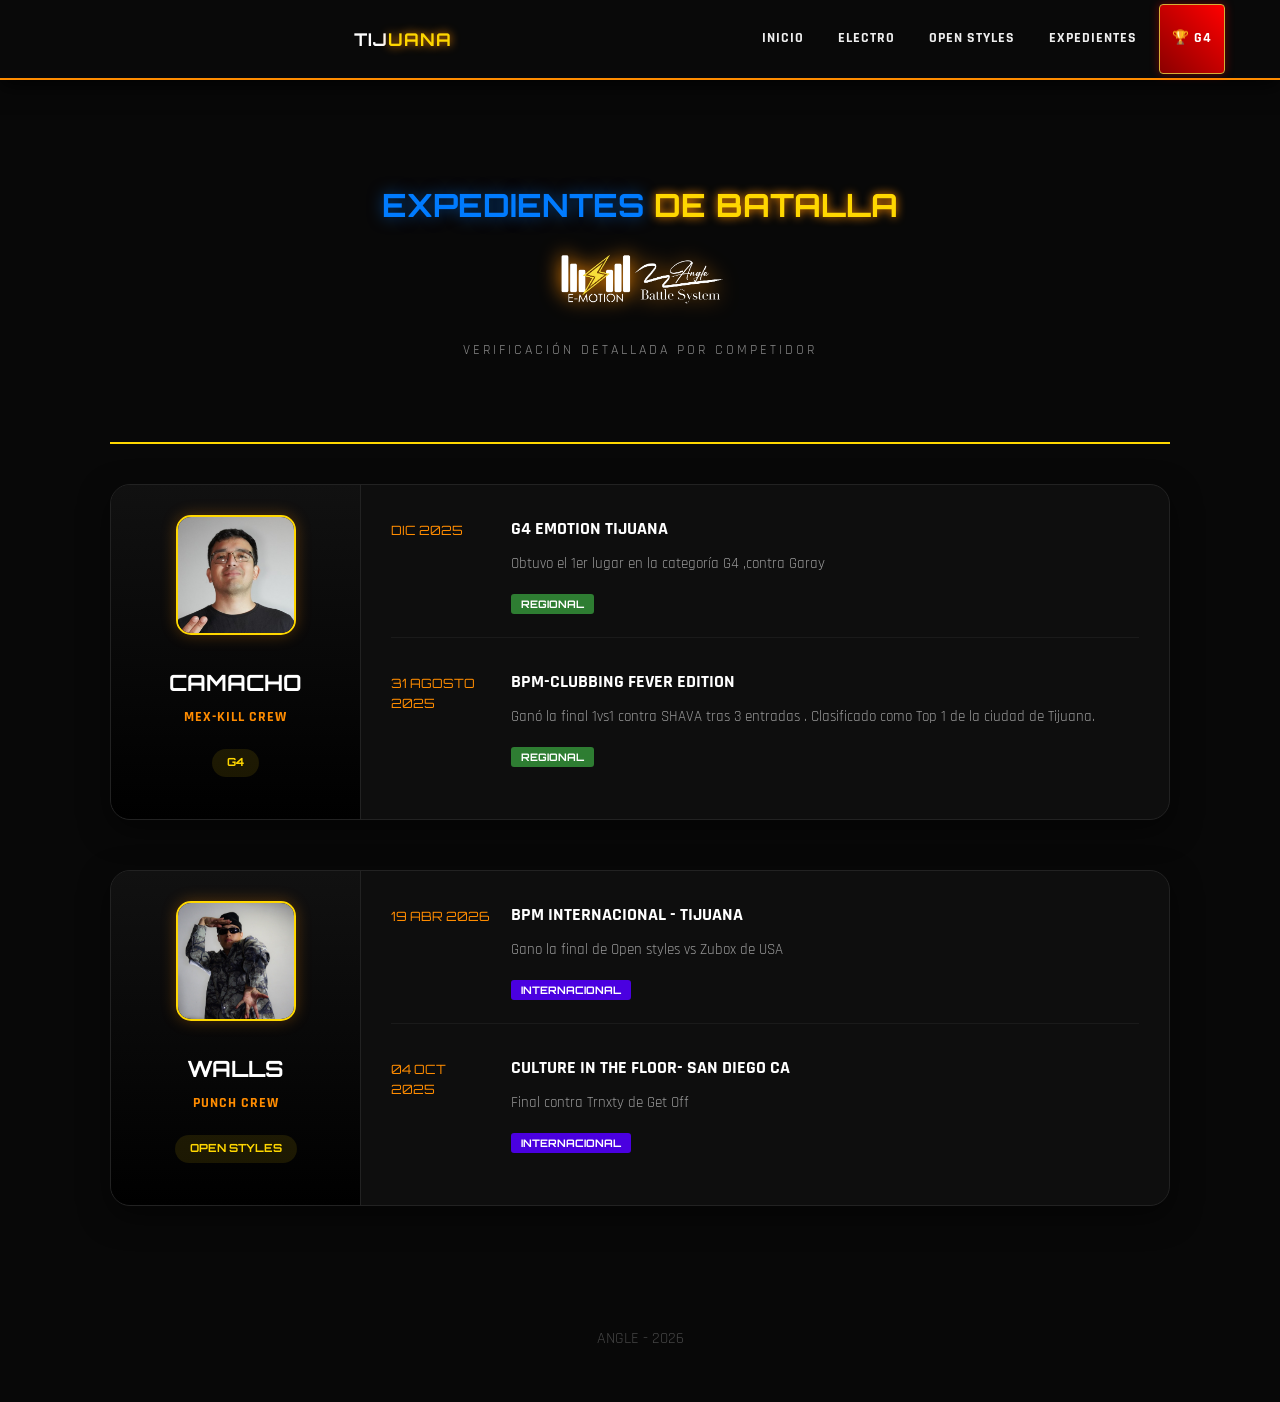
==== documentacion.html @ dd7a95a2 "Add files via upload" ====
<!DOCTYPE html>
<html lang="es">
<head>
    <meta charset="UTF-8">
    <meta name="viewport" content="width=device-width, initial-scale=1.0">
    <title>Documentación | Historial Detallado</title>
    <link rel="stylesheet" href="style.css">
    <link href="https://fonts.googleapis.com/css2?family=Orbitron:wght@400;700&family=Rajdhani:wght@500;700&display=swap" rel="stylesheet">
</head>
<body class="doc-page">

    <!-- NAVBAR -->
 <nav class="navbar">
    <div class="nav-container">
        <!-- Logo con estilo Index -->
        <a href="index.html" class="nav-logo">
            TIJ<span class="highlight">UANA</span>
        </a>

        <!-- Enlaces de Navegación -->
        <ul class="nav-menu">
            <li><a href="index.html">INICIO</a></li>
            <li><a href="electro.html">ELECTRO</a></li>
            <li><a href="openstyles.html">OPEN STYLES</a></li>
            <li><a href="documentacion.html">EXPEDIENTES</a></li>
            <!-- Botón especial resaltado para G4 -->
            <li><a href="g4_legends.html" class="nav-btn-g4">🏆 G4 </a></li>
        </ul>
    </div>
</nav>


    <div class="main-container">
        <!-- LOGO IDÉNTICO AL INDEX -->
        <header class="animate-drop" style="text-align: center; padding: 40px 10px;">
            <div class="logo-area">
                <h1>EXPEDIENTES <span class="highlight">DE BATALLA</span></h1>
                <div style="text-align: center; margin: 20px 0;">
                    <img src="img/LOGO.PNG" alt="LOGO" style="width: 180px; height: auto; filter: drop-shadow(0 0 10px var(--orange));">
                </div>
                <p class="subtitle">VERIFICACIÓN DETALLADA POR COMPETIDOR</p>
            </div>
        </header>

        <!-- BLOQUE DE BAILARÍN 1 -->
        <section class="dancer-doc-block animate-fade-in">
            <div class="doc-dancer-sidebar">
                <img src="img/electro/CAMACHO.jpg" alt="Camacho" class="doc-profile-img">
                <h2 class="doc-name">CAMACHO</h2>
                <span class="doc-crew">MEX-KILL CREW</span>
                <div class="doc-stats-mini">
                    <span>G4 </span>
                </div>
            </div>
           
            <div class="doc-history-content">
                <div class="history-item">
                    <div class="history-date">DIC 2025</div>
                    <div class="history-info">
                        <h3>G4 EMOTION TIJUANA </h3>
                        <p class="history-action">Obtuvo el 1er lugar en la categoría G4 ,contra  Garay</p>
                       <span class="tag reg">REGIONAL</span>
                    </div>
                </div>

                <div class="history-item">
                    <div class="history-date">31 AGOSTO 2025</div>
                    <div class="history-info">
                        <h3>BPM-CLUBBING FEVER EDITION</h3>
                        <p class="history-action">Ganó la final 1vs1 contra SHAVA tras 3 entradas . Clasificado como Top 1 de la ciudad de Tijuana.</p>
                        <span class="tag reg">REGIONAL</span>
                    </div>
                </div>
            </div>
        </section>

        <!-- BLOQUE DE BAILARÍN 2 -->
        <section class="dancer-doc-block animate-fade-in">
            <div class="doc-dancer-sidebar">
                <img src="img/openstyles/WALLS.jpg" alt="Walls" class="doc-profile-img">
                <h2 class="doc-name">WALLS</h2>
                <span class="doc-crew">PUNCH CREW</span>
                <div class="doc-stats-mini">
                    <span>OPEN STYLES</span>
                </div>
            </div>

            <div class="doc-history-content">
                <div class="history-item">
                    <div class="history-date"> 19 ABR 2026</div>
                    <div class="history-info">
                        <h3>BPM INTERNACIONAL - TIJUANA</h3>
                        <p class="history-action">Gano la final de Open styles vs Zubox de USA </p>
                        <span class="tag int">INTERNACIONAL</span>
                    </div>
                </div>

                <div class="history-item">
                    <div class="history-date">04 OCT 2025</div>
                    <div class="history-info">
                        <h3>CULTURE IN THE FLOOR- SAN DIEGO CA</h3>
                        <p class="history-action">Final contra Trnxty de Get Off </p>
                          <span class="tag int">INTERNACIONAL</span>
                    </div>
                </div>
            </div>
        </section>

    </div>

    <footer style="text-align: center; padding: 50px; color: #444;">
        <p>ANGLE - 2026</p>
    </footer>

</body>
</html>
---- style.css ----
:root {
    --deep-blue: #001f3f;
    --neon-blue: #007bff;
    --electric-yellow: #FFD700;
    --bg-dark: #050a0f;
    --text-white: #e0e0e0;
}

body {
    background-color: var(--bg-dark);
    color: var(--text-white);
    font-family: 'Rajdhani', sans-serif;
    margin: 0;
    overflow-x: hidden;
}

/* Animaciones */
@keyframes dropIn {
    from { transform: translateY(-100px); opacity: 0; }
    to { transform: translateY(0); opacity: 1; }
}

@keyframes fadeInRow {
    from { opacity: 0; transform: translateX(-20px); }
    to { opacity: 1; transform: translateX(0); }
}

.animate-drop { animation: dropIn 0.8s ease-out; }

.main-container {
    padding: 20px;
    max-width: 1100px;
    margin: auto;
}

header {
    text-align: center;
    margin-bottom: 40px;
    border-bottom: 2px solid var(--electric-yellow);
    padding-bottom: 10px;
}

h1 {
    font-family: 'Orbitron', sans-serif;
    font-size: 2.5rem;
    color: var(--neon-blue);
    text-shadow: 0 0 15px rgba(0, 123, 255, 0.5);
    margin: 0;
}

.highlight {
    color: var(--electric-yellow);
}

.subtitle {
    letter-spacing: 5px;
    font-size: 0.9rem;
    color: #888;
}

/* Tabla Pro */
.pro-table {
    width: 100%;
    border-collapse: separate;
    border-spacing: 0 10px; /* Espacio entre filas */
    margin-top: 20px;
}

.pro-table th {
    background: var(--deep-blue);
    color: var(--electric-yellow);
    padding: 15px;
    text-transform: uppercase;
    font-family: 'Orbitron', sans-serif;
    font-size: 0.8rem;
}

.pro-table tr {
    background: rgba(255, 255, 255, 0.03);
    transition: all 0.3s ease;
}

.pro-table tr:hover {
    background: rgba(0, 123, 255, 0.1);
    transform: scale(1.01);
    box-shadow: 0 0 20px rgba(0, 123, 255, 0.2);
}

.pro-table td {
    padding: 15px;
    text-align: center;
    border-top: 1px solid rgba(0, 123, 255, 0.2);
    border-bottom: 1px solid rgba(0, 123, 255, 0.2);
}

/* Foto Estilo Pro */
.pic-wrapper img {
    width: 60px;
    height: 60px;
    border-radius: 5px;
    border: 2px solid var(--electric-yellow);
    object-fit: cover;
    box-shadow: 0 0 10px rgba(255, 215, 0, 0.3);
}

.rank-num {
    font-family: 'Orbitron', sans-serif;
    font-size: 1.2rem;
    color: var(--neon-blue);
}

.dancer-name {
    text-align: left !important;
    font-size: 1.3rem;
    font-weight: bold;
    color: white;
}

.dancer-name small {
    display: block;
    color: var(--neon-blue);
    font-size: 0.8rem;
    font-weight: 400;
}

/* Columnas de conteo */
.val { font-size: 1.2rem; color: #fff; }
.val-special { color: var(--electric-yellow); font-size: 1.2rem; font-weight: bold; }

.total-score {
    background: var(--electric-yellow);
    color: black;
    font-weight: bold;
    font-size: 1.5rem;
    border-radius: 5px;
    font-family: 'Orbitron', sans-serif;
}

/* Animación de filas escalonada */
.row-animate:nth-child(1) { animation: fadeInRow 0.5s ease forwards; animation-delay: 0.2s; }
.row-animate:nth-child(2) { animation: fadeInRow 0.5s ease forwards; animation-delay: 0.4s; }
.row-animate:nth-child(3) { animation: fadeInRow 0.5s ease forwards; animation-delay: 0.6s; }
.row-animate:nth-child(4) { animation: fadeInRow 0.5s ease forwards; animation-delay: 0.8s; }
:root {
    --orange: #FF8C00;
    --yellow: #FFD700;
    --dark-bg: #0a0a0a;
    --card-bg: #161616;
}

body {
    background-color: var(--dark-bg);
    color: white;
    font-family: 'Inter', sans-serif;
    margin: 0;
}

.container { width: 90%; max-width: 1100px; margin: auto; padding-top: 50px; }

.highlight { color: var(--yellow); text-shadow: 0 0 10px rgba(255, 215, 0, 0.5); }

/* TABLA OPEN STYLES */
.stats-table {
    width: 100%;
    border-collapse: collapse;
    background: var(--card-bg);
    border: 1px solid #333;
    margin-top: 30px;
    text-align: center;
}

.stats-table th {
    background: #222;
    padding: 15px;
    border: 1px solid #333;
    font-size: 0.9rem;
}

.gold-header { color: var(--yellow); border-bottom: 3px solid var(--yellow) !important; }
.silver-header { color: #C0C0C0; border-bottom: 3px solid #C0C0C0 !important; }

.user-cell { display: flex; align-items: center; gap: 15px; padding: 10px; text-align: left; }
.img-table { width: 50px; height: 50px; border-radius: 50%; border: 2px solid var(--orange); object-fit: cover; }

.total-win { font-weight: bold; color: var(--yellow); font-size: 1.2rem; }

/* G4 LEGENDS CARDS */
.legend-card {
    display: flex;
    background: linear-gradient(145deg, #1a1a1a, #000);
    margin-bottom: 30px;
    border-radius: 20px;
    overflow: hidden;
    border: 1px solid #333;
    box-shadow: 0 10px 30px rgba(0,0,0,0.5);
    transition: 0.4s;
}

.legend-card:hover { border-color: var(--yellow); transform: scale(1.02); }

.legend-photo { position: relative; width: 250px; }
.legend-photo img { width: 100%; height: 100%; object-fit: cover; }

.total-badge {
    position: absolute; bottom: 10px; left: 10px;
    background: var(--orange); color: black;
    padding: 5px 15px; font-weight: bold; border-radius: 50px;
}

.legend-info { padding: 30px; flex: 1; }
.legend-info h2 { margin: 0; font-size: 2.5rem; color: var(--yellow); }

.history-list { list-style: none; padding: 0; margin-top: 20px; }
.history-list li {
    padding: 10px 0; border-bottom: 1px solid #222; color: #ccc;
}

.date { color: var(--orange); font-weight: bold; margin-right: 15px; font-family: monospace; }

nav { padding: 20px; text-align: center; }
nav a { color: var(--yellow); text-decoration: none; font-weight: bold; }
/* VARIABLES DE COLOR */
:root {
    --orange: #FF8C00;
    --yellow: #FFD700;
    --dark: #0a0a0a;
    --grey: #1a1a1a;
    --white: #ffffff;
}

/* ESTILO DEL MENÚ NAV */
.navbar {
    background-color: rgba(10, 10, 10, 0.95);
    height: 70px;
    display: flex;
    justify-content: center;
    align-items: center;
    font-size: 1rem;
    position: sticky;
    top: 0;
    z-index: 999;
    border-bottom: 2px solid var(--orange);
    box-shadow: 0 4px 15px rgba(255, 140, 0, 0.3);
}

.nav-container {
    display: flex;
    justify-content: space-between;
    align-items: center;
    height: 70px;
    width: 100%;
    max-width: 1200px;
    padding: 0 24px;
}

.nav-logo {
    color: var(--white);
    text-decoration: none;
    font-size: 1.5rem;
    font-weight: bold;
    letter-spacing: 1px;
}

.nav-logo span {
    color: var(--yellow);
}

.nav-menu {
    display: flex;
    align-items: center;
    list-style: none;
    text-align: center;
}

.nav-menu li {
    height: 70px;
}

.nav-menu a {
    color: var(--white);
    display: flex;
    align-items: center;
    text-decoration: none;
    padding: 0 1.5rem;
    height: 100%;
    font-weight: 600;
    text-transform: uppercase;
    font-size: 0.85rem;
    transition: all 0.3s ease;
}

/* EFECTO HOVER */
.nav-menu a:hover {
    color: var(--yellow);
    border-bottom: 3px solid var(--orange);
}

/* BOTÓN ESPECIAL G4 */
.btn-g4 {
    background: linear-gradient(45deg, var(--orange), var(--yellow));
    color: black !important;
    border-radius: 5px;
    margin-left: 10px;
    height: 40px !important;
    align-self: center;
    padding: 0 20px !important;
    box-shadow: 0 0 10px rgba(255, 215, 0, 0.5);
}

.btn-g4:hover {
    transform: scale(1.05);
    box-shadow: 0 0 20px rgba(255, 215, 0, 0.8);
    border-bottom: none !important;
}

/* RESPONSIVO (PARA CELULARES) */
@media screen and (max-width: 768px) {
    .nav-menu a {
        padding: 0 0.8rem;
        font-size: 0.7rem;
    }
    .nav-logo {
        font-size: 1.2rem;
    }
}
/* 1. RESET Y VARIABLES */
:root {
    --orange: #FF8C00;
    --yellow: #FFD700;
    --dark: #0a0a0a;
    --dark-grey: #161616;
    --white: #ffffff;
    --font-main: 'Inter', sans-serif;
    --font-titles: 'Oswald', sans-serif;
}

* {
    margin: 0;
    padding: 0;
    box-sizing: border-box;
}

body {
    background-color: var(--dark);
    color: var(--white);
    font-family: var(--font-main);
    line-height: 1.6;
}

/* 2. NAVBAR (FIJA) */
.navbar {
    background: rgba(0, 0, 0, 0.9);
    height: 80px;
    display: flex;
    justify-content: center;
    align-items: center;
    position: sticky;
    top: 0;
    z-index: 1000;
    border-bottom: 2px solid var(--orange);
}

.nav-container {
    width: 90%;
    max-width: 1200px;
    display: flex;
    justify-content: space-between;
    align-items: center;
}

.nav-logo {
    font-family: var(--font-titles);
    font-size: 2rem;
    color: white;
    text-decoration: none;
}

.nav-logo span { color: var(--yellow); }

.nav-menu {
    display: flex;
    list-style: none;
}

.nav-menu a {
    color: white;
    text-decoration: none;
    padding: 0 15px;
    font-weight: bold;
    text-transform: uppercase;
    font-size: 0.9rem;
    transition: 0.3s;
}

.nav-menu a:hover { color: var(--yellow); }

.btn-g4-nav {
    background: var(--orange);
    color: black !important;
    border-radius: 5px;
    padding: 5px 15px !important;
}

/* 3. HERO SECTION */
.hero {
    height: 40vh;
    display: flex;
    align-items: center;
    justify-content: center;
    text-align: center;
    background: linear-gradient(rgba(0,0,0,0.7), rgba(0,0,0,0.7)), url('https://images.unsplash.com/photo-1508700115892-45ecd05ae2ad?ixlib=rb-1.2.1&auto=format&fit=crop&w=1350&q=80');
    background-size: cover;
    background-position: center;
}

.hero h1 {
    font-family: var(--font-titles);
    font-size: 3.5rem;
    line-height: 1;
}

.highlight { color: var(--yellow); }

/* 4. GRID DE TARJETAS */
.main-content {
    padding: 50px 5%;
    max-width: 1200px;
    margin: auto;
}

.cards-grid {
    display: grid;
    grid-template-columns: repeat(auto-fit, minmax(300px, 1fr));
    gap: 25px;
}

.category-card {
    height: 350px;
    text-decoration: none;
    color: white;
    position: relative;
    border-radius: 15px;
    overflow: hidden;
    border: 1px solid #333;
    transition: 0.4s ease;
}

.category-card:hover {
    transform: translateY(-10px);
    border-color: var(--yellow);
}

.card-overlay {
    background: rgba(0,0,0,0.6);
    width: 100%;
    height: 100%;
    display: flex;
    flex-direction: column;
    justify-content: center;
    align-items: center;
    transition: 0.3s;
}

.category-card:hover .card-overlay {
    background: rgba(255, 140, 0, 0.4);
}

.icon { font-size: 3rem; margin-bottom: 10px; }

.view-btn {
    margin-top: 20px;
    padding: 10px 20px;
    border: 2px solid var(--yellow);
    font-weight: bold;
    border-radius: 50px;
}

/* FONDOS DE TARJETAS (Puedes usar tus fotos aquí) */
.electro-bg { background: url('img/electro-cover.jpg') center/cover; background-color: #222; }
.open-bg { background: url('img/open-cover.jpg') center/cover; background-color: #222; }
.legends-bg { background: url('img/legends-cover.jpg') center/cover; background-color: #222; }

.main-footer {
    text-align: center;
    padding: 40px;
    color: #666;
    font-size: 0.8rem;
}

/* 5. RESPONSIVO (PARA CELULARES) */
@media (max-width: 768px) {
    .nav-menu {
        display: none; /* Aquí podrías poner un menú hamburguesa, pero para empezar lo ocultamos o simplificamos */
    }

    .hero h1 {
        font-size: 2.2rem;
    }

    .cards-grid {
        grid-template-columns: 1fr; /* Una sola columna en móvil */
    }

    .category-card {
        height: 250px;
    }
}
/* HEADER DE CATEGORÍA */
.category-header {
    text-align: center;
    padding: 60px 20px;
    background: linear-gradient(rgba(0,0,0,0.8), rgba(0,0,0,0.8)), url('img/electro-bg.jpg'); /* Opcional */
    background-size: cover;
}

.category-header h1 {
    font-family: var(--font-titles);
    font-size: 3rem;
    margin: 0;
}

/* SECCIONES DE RANKING */
.ranking-section {
    margin-bottom: 50px;
    padding: 0 5%;
}

.section-title {
    font-family: var(--font-titles);
    border-bottom: 2px solid var(--orange);
    padding-bottom: 10px;
    margin-bottom: 20px;
    display: flex;
    align-items: center;
    gap: 15px;
}

/* BADGES (Etiquetas) */
.badge {
    padding: 5px 15px;
    border-radius: 4px;
    font-size: 0.8rem;
    color: black;
    font-weight: bold;
}
.g4 { background-color: var(--orange); }
.gold { background-color: var(--yellow); }
.silver { background-color: #c0c0c0; }

/* TABLAS RESPONSIVAS */
.table-responsive {
    overflow-x: auto; /* Permite scroll lateral en móviles */
    background: var(--dark-grey);
    border-radius: 10px;
}

.ranking-table {
    width: 100%;
    border-collapse: collapse;
    min-width: 600px; /* Evita que la tabla se colapse demasiado */
}

.ranking-table th {
    background-color: #222;
    color: var(--yellow);
    text-align: left;
    padding: 15px;
    font-size: 0.9rem;
    text-transform: uppercase;
}

.ranking-table td {
    padding: 15px;
    border-bottom: 1px solid #333;
}

/* INFO DEL BAILARÍN */
.dancer-info {
    display: flex;
    align-items: center;
    gap: 15px;
}

.img-rank {
    width: 50px;
    height: 50px;
    border-radius: 50%;
    object-fit: cover;
}

/* BORDES POR CATEGORÍA */
.border-g4 { border: 2px solid var(--orange); shadow: 0 0 5px var(--orange); }
.border-gold { border: 2px solid var(--yellow); }
.border-silver { border: 2px solid #c0c0c0; }

.rank-number {
    font-family: var(--font-titles);
    font-size: 1.2rem;
    color: var(--orange);
}

.achievement {
    font-style: italic;
    color: #bbb;
    font-size: 0.9rem;
}

/* AJUSTES PARA MÓVIL (Media Query) */
@media (max-width: 768px) {
    .category-header h1 {
        font-size: 2.2rem;
    }
    
    .ranking-section {
        padding: 0 2%;
    }

    /* En móvil muy pequeño, podrías reducir el tamaño de la fuente de la tabla */
    .ranking-table td {
        font-size: 0.85rem;
        padding: 10px;
    }
}
/* CONFIGURACIÓN BASE */
:root {
    --orange: #FF8C00;
    --yellow: #FFD700;
    --dark-bg: #050505;
    --row-bg: rgba(20, 20, 20, 0.8);
}

body {
    background-color: var(--dark-bg);
    color: white;
    font-family: 'Rajdhani', sans-serif;
    margin: 0;
    overflow-x: hidden;
}

/* VIDEO OVERLAY / BACKGROUND */
.video-overlay {
    position: fixed;
    top: 0; left: 0; width: 100%; height: 100%;
    background: radial-gradient(circle, rgba(255,140,0,0.1) 0%, rgba(0,0,0,1) 80%);
    z-index: -1;
}

/* NAVBAR */
.navbar {
    background: rgba(0,0,0,0.9);
    padding: 15px 0;
    border-bottom: 2px solid var(--orange);
    position: sticky;
    top: 0; z-index: 100;
}
.nav-container {
    display: flex; justify-content: space-between; align-items: center;
    max-width: 1200px; margin: auto; padding: 0 20px;
}
.nav-logo { font-family: 'Orbitron'; color: white; text-decoration: none; font-weight: bold; }
.nav-logo span { color: var(--yellow); }
.nav-menu { display: flex; list-style: none; gap: 15px; margin: 0; padding: 0; }
.nav-menu a { color: white; text-decoration: none; font-size: 0.8rem; text-transform: uppercase; }

/* HEADER */
.logo-area { text-align: center; padding: 40px 10px; }
h1 { font-family: 'Orbitron'; font-size: 2rem; margin-bottom: 10px; }
.highlight { color: var(--yellow); text-shadow: 0 0 10px var(--orange); }
.main-logo { width: 150px; height: auto; margin: 15px 0; filter: drop-shadow(0 0 10px var(--orange)); }
.subtitle { letter-spacing: 3px; color: #888; font-size: 0.9rem; }

/* TABLA PRO */
.stats-table-container { max-width: 1000px; margin: auto; padding: 10px; }

.table-wrapper {
    overflow-x: auto; /* Scroll horizontal en móvil */
    background: var(--row-bg);
    border-radius: 15px;
    border: 1px solid #333;
}

.scroll-helper {
    display: none; text-align: center; color: var(--yellow); font-size: 0.7rem; margin-bottom: 5px;
}

.pro-table {
    width: 100%; border-collapse: collapse; min-width: 700px; /* Asegura que no se encoja de más */
}

.pro-table th {
    background: rgba(255, 140, 0, 0.2);
    padding: 15px; font-family: 'Orbitron'; font-size: 0.8rem; color: var(--yellow);
}

.pro-table td { padding: 15px; border-bottom: 1px solid #222; text-align: center; }

/* FOTO DEL BAILARÍN */
.pic-wrapper img {
    width: 60px; height: 60px; border-radius: 50%;
    border: 2px solid var(--yellow); object-fit: cover;
    box-shadow: 0 0 10px var(--orange);
}

.dancer-name { font-weight: bold; font-size: 1.2rem; color: white; text-align: left !important; }
.dancer-name small { display: block; color: var(--orange); font-size: 0.7rem; }

/* VALORES */
.rank-num { font-family: 'Orbitron'; font-size: 1.5rem; color: #444; }
.val { font-size: 1.2rem; color: #ccc; }
.val-special { color: var(--yellow); font-weight: bold; font-size: 1.3rem; }
.total-score {
    font-family: 'Orbitron'; font-size: 1.5rem; color: var(--white);
    background: rgba(255, 215, 0, 0.1); border-radius: 10px;
}

/* ANIMACIONES */
.row-animate:hover {
    background: rgba(255, 140, 0, 0.1);
    transform: scale(1.01);
    transition: 0.3s;
}

/* RESPONSIVO MÓVIL */
@media screen and (max-width: 768px) {
    h1 { font-size: 1.4rem; }
    .nav-menu { gap: 8px; }
    .nav-menu a { font-size: 0.65rem; }
    .scroll-helper { display: block; } /* Aparece solo en celulares */
    .main-logo { width: 100px; }
}
/* --- NUEVO DISEÑO INDEX --- */
.index-body {
    background: radial-gradient(circle, #1a0000 0%, #000000 100%);
    display: flex;
    justify-content: center;
    align-items: center;
    min-height: 100vh;
}

.portal-container { text-align: center; width: 90%; max-width: 1200px; }
.floating-logo { width: 180px; filter: drop-shadow(0 0 15px var(--orange)); margin-bottom: 20px; }

.portal-grid {
    display: grid;
    grid-template-columns: repeat(auto-fit, minmax(280px, 1fr));
    gap: 20px;
    margin-top: 40px;
}

.portal-card {
    height: 200px;
    background: rgba(20,20,20,0.8);
    border: 2px solid #333;
    border-radius: 15px;
    text-decoration: none;
    position: relative;
    overflow: hidden;
    transition: 0.4s;
}

.portal-card:hover { transform: translateY(-10px); }
.electro-card:hover { border-color: var(--orange); box-shadow: 0 0 20px rgba(255,140,0,0.4); }
.open-card:hover { border-color: var(--yellow); box-shadow: 0 0 20px rgba(255,215,0,0.4); }
.legends-card:hover { border-color: #ff0000; box-shadow: 0 0 20px rgba(255,0,0,0.4); }

.category-tag { font-size: 0.7rem; letter-spacing: 2px; color: #888; }
.portal-card h2 { font-family: 'Orbitron'; margin: 10px 0; color: white; }
.card-footer { font-size: 0.8rem; color: #555; }

/* --- TEMA ROJO Y DORADO (G4 LEYENDS) --- */
.theme-red-gold { background: #0a0000; }
.theme-red-gold .navbar { border-bottom: 2px solid #D4AF37; }
.gold-text { color: #D4AF37; font-family: 'Orbitron'; text-shadow: 0 0 10px #ff0000; }
.red-text { color: #ff0000; }
.gold-border { border: 2px solid #D4AF37 !important; }
.gold-bg { background: rgba(212, 175, 55, 0.2) !important; color: #D4AF37 !important; border: 1px solid #D4AF37; }
.gold-pic img { border-color: #D4AF37 !important; box-shadow: 0 0 15px #ff0000 !important; }
.gold-num { color: #D4AF37 !important; }

/* --- RESPONSIVO --- */
@media (max-width: 768px) {
    .portal-grid { grid-template-columns: 1fr; }
    .portal-card { height: 150px; }
    h1 { font-size: 1.5rem; }
}

/* Efecto SCANLINE para verse retro-futurista */
.scanline {
    position: fixed; top: 0; left: 0; width: 100%; height: 2px;
    background: rgba(255, 255, 255, 0.05);
    z-index: 1000; pointer-events: none;
    animation: scan 4s linear infinite;
}
@keyframes scan { from { top: 0; } to { top: 100%; } }
/* --- VARIABLES --- */
:root {
    --gold: #D4AF37;
    --gold-light: #FFD700;
    --red-elite: #8B0000;
    --red-bright: #FF0000;
    --orange: #FF8C00;
    --yellow: #FFD700;
    --dark: #050505;
}

/* --- TEMA G4 ELITE (ROJO Y DORADO) --- */
.g4-elite-body {
    background: radial-gradient(circle at top, #200000 0%, #050505 100%);
}

.gold-gradient {
    background: linear-gradient(to right, var(--gold), var(--gold-light));
    -webkit-background-clip: text;
    -webkit-text-fill-color: transparent;
}

.legend-card-pro {
    background: rgba(40, 0, 0, 0.3);
    border: 1px solid rgba(212, 175, 55, 0.3);
    border-radius: 20px;
    margin-bottom: 30px;
    padding: 2px;
    position: relative;
    backdrop-filter: blur(10px);
}

.card-inner {
    display: flex;
    gap: 30px;
    background: rgba(10, 10, 10, 0.9);
    border-radius: 18px;
    padding: 20px;
    align-items: center;
}

.legend-photo-area {
    position: relative;
    width: 200px;
    height: 200px;
    flex-shrink: 0;
}

.legend-photo-area img {
    width: 100%; height: 100%; border-radius: 15px;
    object-fit: cover; border: 2px solid var(--gold);
}

.win-count-badge {
    position: absolute; bottom: -10px; right: -10px;
    background: var(--gold); color: black;
    font-weight: bold; padding: 5px 15px;
    border-radius: 5px; font-family: 'Orbitron';
    box-shadow: 0 0 15px var(--gold);
}

.timeline {
    border-left: 2px solid var(--red-elite);
    margin-top: 15px; padding-left: 15px;
}

.timeline-item { margin-bottom: 10px; font-size: 0.9rem; }
.t-date { color: var(--gold); font-weight: bold; margin-right: 10px; }

/* --- TABLA OPEN STYLES PROFESIONAL --- */
.table-wrapper {
    background: rgba(20, 20, 20, 0.8);
    border-radius: 15px; padding: 20px;
    overflow-x: auto; /* Mantiene la tabla entera con scroll */
}

.pro-table { width: 100%; border-collapse: collapse; min-width: 800px; }
.pro-table th { 
    padding: 15px; background: rgba(0,0,0,0.5); 
    font-family: 'Orbitron'; font-size: 0.75rem; 
}

.gold-th { color: var(--gold-light); border-bottom: 2px solid var(--gold); }
.silver-th { color: #C0C0C0; border-bottom: 2px solid #C0C0C0; }

.val-gold { color: var(--gold-light); font-weight: bold; }
.val-silver { color: #aaa; }

.dancer-cell { display: flex; align-items: center; gap: 10px; }
.mini-photo { width: 40px; height: 40px; border-radius: 50%; border: 1px solid var(--orange); }

/* --- RESPONSIVO --- */
@media (max-width: 768px) {
    .card-inner { flex-direction: column; text-align: center; }
    .timeline { border-left: none; padding-left: 0; }
    .legend-photo-area { width: 100%; max-width: 250px; }
}
/* --- ESTILOS DE DOCUMENTACIÓN --- */
.doc-body {
    background: #0a0a0a;
}

.doc-header {
    text-align: center;
    padding: 40px 0;
}

.doc-table {
    width: 100%;
    border-collapse: collapse;
    background: #111;
    border-radius: 10px;
    overflow: hidden;
    margin-top: 20px;
}

.doc-table th {
    background: #222;
    color: var(--orange);
    padding: 15px;
    text-align: left;
    font-family: 'Orbitron';
    font-size: 0.8rem;
}

.doc-table td {
    padding: 15px;
    border-bottom: 1px solid #222;
    font-size: 0.9rem;
    color: #ccc;
}

/* ETIQUETAS DE NIVEL */
.tag-int { background: #4a00e0; color: white; padding: 3px 8px; border-radius: 4px; font-size: 0.7rem; font-weight: bold; }
.tag-nac { background: #e65100; color: white; padding: 3px 8px; border-radius: 4px; font-size: 0.7rem; font-weight: bold; }
.tag-reg { background: #2e7d32; color: white; padding: 3px 8px; border-radius: 4px; font-size: 0.7rem; font-weight: bold; }

/* MINI LOGO HEADER */
.header-mini-logo {
    width: 80px;
    height: auto;
    margin-bottom: 10px;
    filter: drop-shadow(0 0 5px var(--orange));
}

/* AJUSTE TABLA OPEN PARA VERSE COMPLETA */
.table-wrapper {
    overflow-x: auto; /* IMPORTANTE: Esto permite ver toda la tabla deslizando en móvil */
    -webkit-overflow-scrolling: touch;
}

.pro-table th, .pro-table td {
    white-space: nowrap; /* Evita que los nombres se corten y mantiene la tabla ancha */
}
/* --- ESTILOS DE DOCUMENTACIÓN POR BAILARÍN --- */
.dancer-log-card {
    background: rgba(20, 20, 20, 0.9);
    border: 1px solid #333;
    border-radius: 15px;
    margin-bottom: 40px;
    padding: 20px;
    border-left: 4px solid var(--orange);
}

.log-header {
    display: flex;
    align-items: center;
    gap: 20px;
    margin-bottom: 20px;
    border-bottom: 1px solid #222;
    padding-bottom: 15px;
}

.mini-profile {
    width: 60px;
    height: 60px;
    border-radius: 50%;
    border: 2px solid var(--yellow);
    object-fit: cover;
}

.log-header h2 {
    font-family: 'Orbitron';
    font-size: 1.4rem;
    margin: 0;
    color: white;
}

.crew-tag {
    font-size: 0.8rem;
    color: var(--orange);
    margin-left: 10px;
}

.history-table {
    width: 100%;
    border-collapse: collapse;
    font-size: 0.9rem;
}

.history-table th {
    text-align: left;
    color: #666;
    padding: 10px;
    font-family: 'Rajdhani';
    text-transform: uppercase;
}

.history-table td {
    padding: 12px 10px;
    border-bottom: 1px solid #1a1a1a;
    color: #ddd;
}

/* Colores de las medallas en el historial */
.history-table td:nth-child(3) {
    font-weight: bold;
    color: var(--yellow);
}

/* REUTILIZAR TAGS DE NIVEL ANTERIORES */
.tag-int { background: #4a00e0; color: white; padding: 2px 6px; border-radius: 3px; font-size: 0.7rem; }
.tag-nac { background: #e65100; color: white; padding: 2px 6px; border-radius: 3px; font-size: 0.7rem; }
.tag-reg { background: #2e7d32; color: white; padding: 2px 6px; border-radius: 3px; font-size: 0.7rem; }
/* --- ESTILOS ESPECÍFICOS DE DOCUMENTACIÓN --- */
.doc-page {
    background-color: #080808;
}

/* El bloque contenedor por bailarín */
.dancer-doc-block {
    display: flex;
    background: rgba(15, 15, 15, 0.8);
    border: 1px solid #222;
    border-radius: 20px;
    margin-bottom: 50px;
    overflow: hidden;
    box-shadow: 0 10px 30px rgba(0,0,0,0.5);
    transition: 0.3s ease;
}

.dancer-doc-block:hover {
    border-color: var(--orange);
    transform: translateY(-5px);
}

/* Sidebar del bailarín (Izquierda) */
.doc-dancer-sidebar {
    width: 250px;
    background: linear-gradient(180deg, #111 0%, #000 100%);
    padding: 30px;
    text-align: center;
    border-right: 1px solid #222;
    display: flex;
    flex-direction: column;
    align-items: center;
}

.doc-profile-img {
    width: 120px;
    height: 120px;
    border-radius: 15px;
    object-fit: cover;
    border: 2px solid var(--yellow);
    margin-bottom: 20px;
    box-shadow: 0 0 15px rgba(255, 140, 0, 0.3);
}

.doc-name {
    font-family: 'Orbitron';
    font-size: 1.4rem;
    color: white;
    margin: 10px 0 5px 0;
}

.doc-crew {
    font-family: 'Rajdhani';
    color: var(--orange);
    font-weight: bold;
    font-size: 0.9rem;
    letter-spacing: 1px;
}

.doc-stats-mini {
    margin-top: 20px;
    padding: 5px 15px;
    background: rgba(255, 215, 0, 0.1);
    color: var(--yellow);
    border-radius: 50px;
    font-size: 0.7rem;
    font-weight: bold;
    font-family: 'Orbitron';
}

/* Contenido del historial (Derecha) */
.doc-history-content {
    flex: 1;
    padding: 30px;
}

.history-item {
    display: flex;
    gap: 20px;
    margin-bottom: 30px;
    position: relative;
    padding-bottom: 20px;
    border-bottom: 1px solid #1a1a1a;
}

.history-item:last-child {
    border-bottom: none;
    margin-bottom: 0;
}

.history-date {
    width: 100px;
    font-family: 'Orbitron';
    font-size: 0.8rem;
    color: var(--orange);
    padding-top: 5px;
}

.history-info h3 {
    font-family: 'Rajdhani';
    font-size: 1.1rem;
    color: white;
    margin: 0 0 10px 0;
}

.history-action {
    color: #999;
    font-size: 0.95rem;
    line-height: 1.5;
    margin-bottom: 15px;
}

/* Etiquetas de Nivel */
.tag {
    font-size: 0.65rem;
    padding: 3px 10px;
    border-radius: 3px;
    font-family: 'Orbitron';
    font-weight: bold;
}
.int { background: #4a00e0; color: white; }
.nac { background: #e65100; color: white; }
.reg { background: #2e7d32; color: white; }

/* RESPONSIVO PARA MÓVIL */
@media screen and (max-width: 768px) {
    .dancer-doc-block {
        flex-direction: column;
    }
    
    .doc-dancer-sidebar {
        width: 100%;
        border-right: none;
        border-bottom: 1px solid #222;
    }
    
    .history-item {
        flex-direction: column;
        gap: 10px;
    }
    
    .history-date {
        width: 100%;
        border-bottom: 1px dashed #333;
        padding-bottom: 5px;
    }
}
/* --- ESTILOS DEL MENÚ UNIVERSAL --- */
:root {
    --orange: #FF8C00;
    --yellow: #FFD700;
    --dark-nav: rgba(10, 10, 10, 0.95);
    --gold: #D4AF37;
}

.navbar {
    background: var(--dark-nav);
    height: 80px;
    display: flex;
    justify-content: center;
    align-items: center;
    position: sticky; /* Se queda fijo arriba al bajar */
    top: 0;
    z-index: 1000;
    border-bottom: 2px solid var(--orange);
    box-shadow: 0 5px 20px rgba(0, 0, 0, 0.8);
    backdrop-filter: blur(10px); /* Efecto de cristal esmerilado */
}

.nav-container {
    display: flex;
    justify-content: space-between;
    align-items: center;
    width: 95%;
    max-width: 1200px;
}

.nav-logo {
    font-family: 'Orbitron', sans-serif;
    color: white;
    text-decoration: none;
    font-size: 1.5rem;
    font-weight: bold;
    letter-spacing: 2px;
}

.nav-logo .highlight {
    color: var(--yellow);
    text-shadow: 0 0 10px var(--orange);
}

.nav-menu {
    display: flex;
    list-style: none;
    align-items: center;
    gap: 10px;
}

.nav-menu li a {
    color: #ccc;
    text-decoration: none;
    font-family: 'Rajdhani', sans-serif;
    font-weight: 700;
    font-size: 0.9rem;
    padding: 10px 15px;
    text-transform: uppercase;
    transition: all 0.3s ease;
    letter-spacing: 1px;
}

/* Efecto Hover en enlaces normales */
.nav-menu li a:hover {
    color: var(--yellow);
    text-shadow: 0 0 8px var(--yellow);
}

/* Estilo del Botón G4 en el menú */
.nav-btn-g4 {
    background: linear-gradient(45deg, #8B0000, #ff0000);
    color: white !important;
    border: 1px solid var(--gold);
    border-radius: 5px;
    box-shadow: 0 0 10px rgba(255, 0, 0, 0.4);
}

.nav-btn-g4:hover {
    background: var(--gold) !important;
    color: black !important;
    transform: translateY(-2px);
    box-shadow: 0 0 20px var(--gold);
}

/* --- RESPONSIVO PARA MÓVIL --- */
@media screen and (max-width: 850px) {
    .navbar {
        height: auto;
        padding: 15px 0;
    }

    .nav-container {
        flex-direction: column;
        gap: 15px;
    }

    .nav-menu {
        flex-wrap: wrap;
        justify-content: center;
        gap: 5px;
    }

    .nav-menu li a {
        font-size: 0.75rem;
        padding: 8px 10px;
    }

    .nav-btn-g4 {
        margin-top: 5px;
    }
}
/* --- CONFIGURACIÓN DE LA NAVBAR (GLOBAL) --- */
.navbar {
    background: rgba(10, 10, 10, 0.98);
    width: 100%;
    position: sticky;
    top: 0;
    z-index: 9999;
    border-bottom: 2px solid #FF8C00;
    padding: 10px 0;
}

.nav-container {
    max-width: 1200px;
    margin: 0 auto;
    display: flex;
    justify-content: space-between;
    align-items: center;
    padding: 0 15px;
}

/* LOGO: Baja California Dance */
.nav-logo {
    font-family: 'Orbitron', sans-serif;
    color: white;
    text-decoration: none;
    font-size: 1.1rem; /* Más chico para que quepa el nombre largo */
    font-weight: bold;
    letter-spacing: 1px;
    flex: 1;
}

.nav-logo .highlight {
    color: #FFD700;
}

/* MENÚ DE ENLACES */
.nav-menu {
    display: flex;
    list-style: none;
    gap: 10px;
    margin: 0;
    padding: 0;
}

.nav-menu li a {
    color: #eee;
    text-decoration: none;
    font-family: 'Rajdhani', sans-serif;
    font-size: 0.85rem;
    font-weight: 700;
    padding: 8px 12px;
    text-transform: uppercase;
    transition: 0.3s;
}

.nav-menu li a:hover {
    color: #FFD700;
}

/* Botón G4 Especial */
.nav-btn-g4 {
    background: linear-gradient(45deg, #8B0000, #ff0000);
    border: 1px solid #D4AF37;
    border-radius: 4px;
    padding: 5px 12px !important;
}

/* --- SOLUCIÓN PARA CELULARES (MÓVIL) --- */
@media screen and (max-width: 768px) {
    .navbar {
        padding: 5px 0; /* Menos espacio arriba/abajo */
    }

    .nav-container {
        flex-direction: column; /* Apila Logo arriba y Botones abajo */
        gap: 8px;
    }

    .nav-logo {
        font-size: 0.75rem; /* Nombre completo pero muy compacto en móvil */
        text-align: center;
        width: 100%;
    }

    .nav-menu {
        width: 100%;
        justify-content: center; /* Centra los botones */
        gap: 5px;
        background: rgba(20, 20, 20, 0.5); /* Fondo sutil para los botones */
        padding: 5px 0;
        border-radius: 5px;
    }

    .nav-menu li a {
        font-size: 0.65rem; /* Letra pequeña para que no ocupen espacio */
        padding: 6px 8px;
        letter-spacing: 0;
    }

    .nav-btn-g4 {
        padding: 4px 8px !important;
    }
}
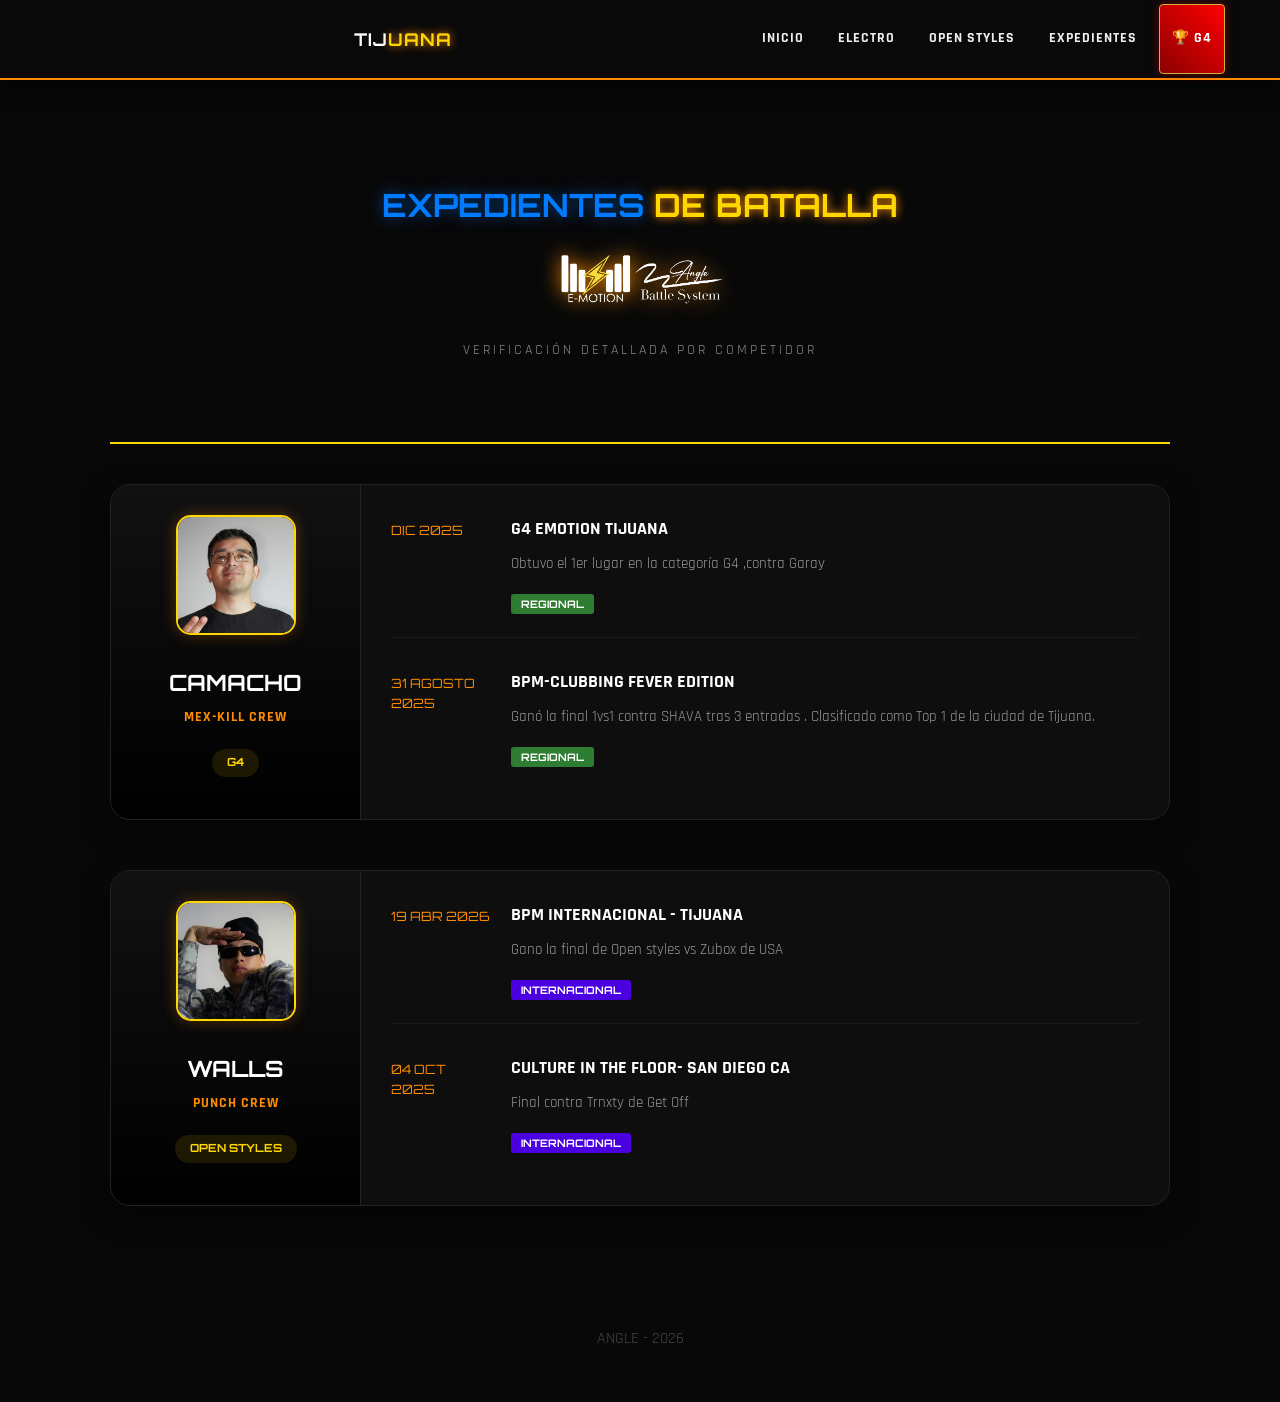
==== commit b5550f7f: "Update documentacion.html" ====
--- a/documentacion.html
+++ b/documentacion.html
@@ -77,7 +77,7 @@
         <!-- BLOQUE DE BAILARÍN 2 -->
         <section class="dancer-doc-block animate-fade-in">
             <div class="doc-dancer-sidebar">
-                <img src="img/openstyles/WALLS.jpg" alt="Walls" class="doc-profile-img">
+                <img src="img/openstyles/WALLS1.jpg" alt="Walls" class="doc-profile-img">
                 <h2 class="doc-name">WALLS</h2>
                 <span class="doc-crew">PUNCH CREW</span>
                 <div class="doc-stats-mini">
@@ -113,4 +113,4 @@
     </footer>
 
 </body>
-</html>+</html>
